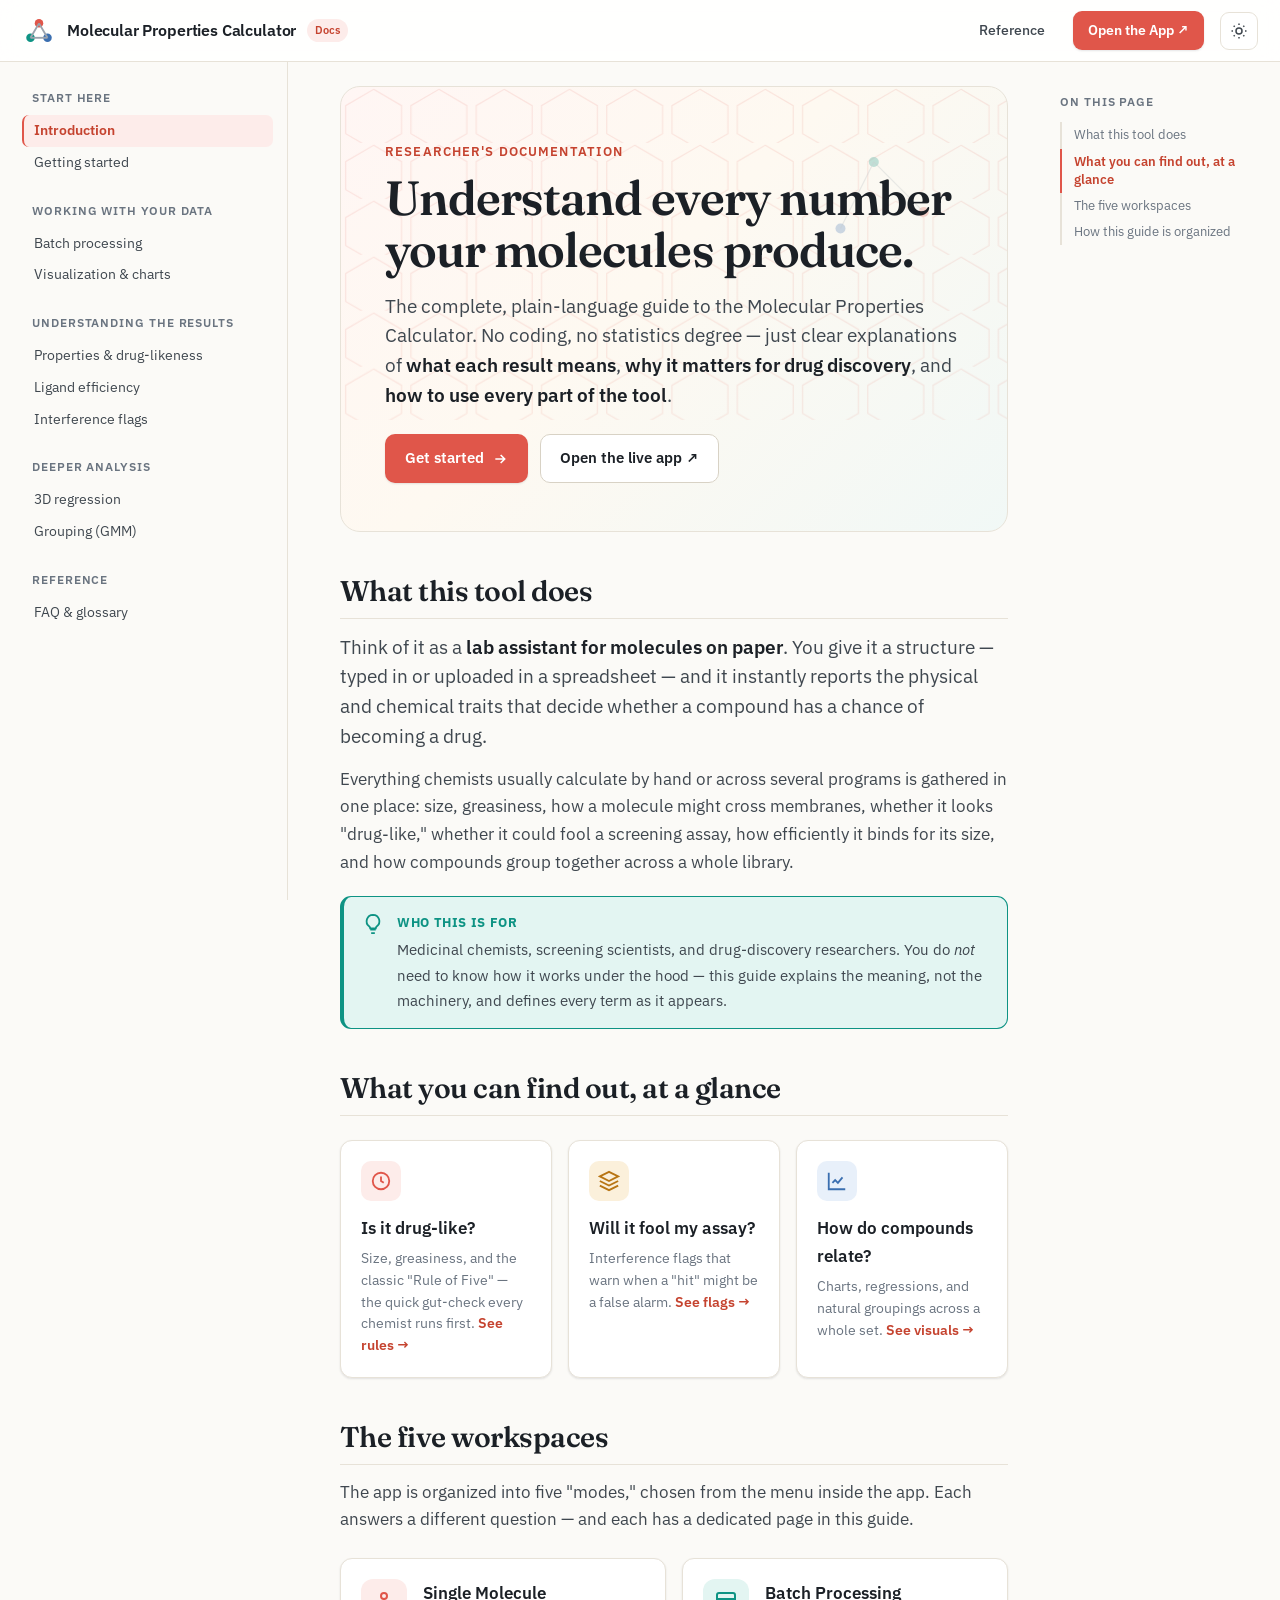
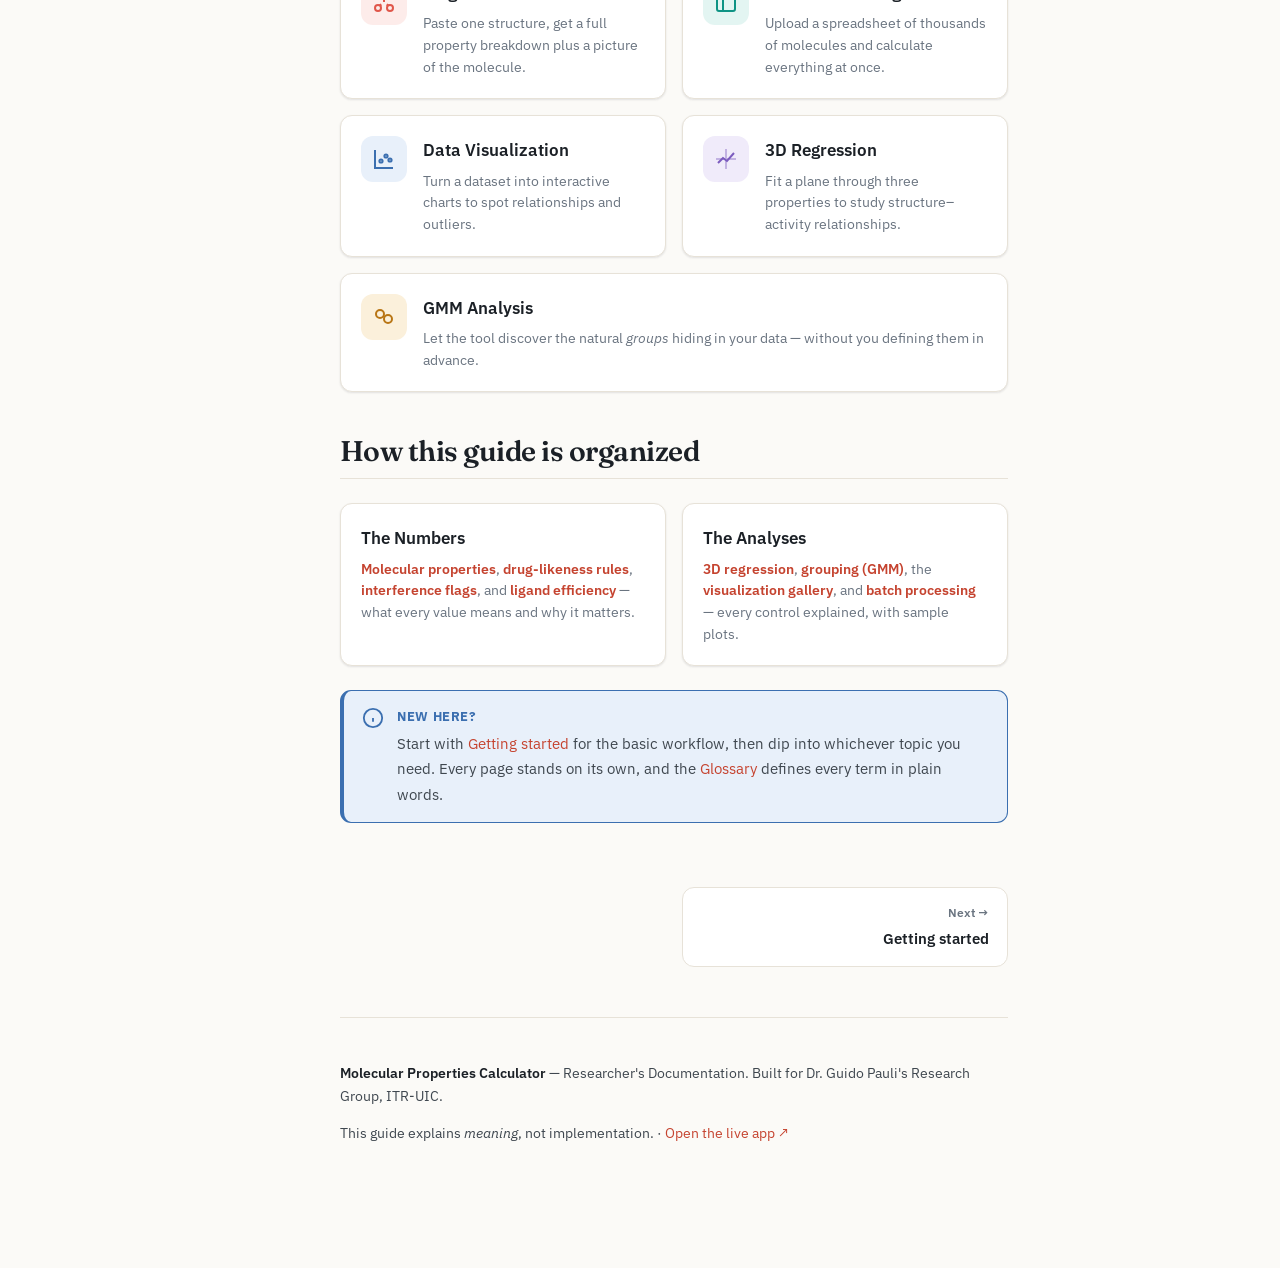
==== index.html @ a0348d89 "docs: complete static documentation site for the Molecular Properties Calculator 10-page plain-langu" ====
<!DOCTYPE html>
<html lang="en" data-theme="light">
<head>
<meta charset="UTF-8" />
<meta name="viewport" content="width=device-width, initial-scale=1.0" />
<title>Molecular Properties Calculator · Researcher's Documentation</title>
<meta name="description" content="The complete, plain-language guide to the Molecular Properties Calculator for drug-discovery researchers. What every number means, why it's there, and how to use the tool." />
<link rel="preconnect" href="https://fonts.googleapis.com">
<link rel="preconnect" href="https://fonts.gstatic.com" crossorigin>
<link href="https://fonts.googleapis.com/css2?family=Fraunces:opsz,wght@9..144,400;9..144,500;9..144,600;9..144,700&family=IBM+Plex+Sans:wght@400;500;600;700&family=IBM+Plex+Mono:wght@400;500;600&display=swap" rel="stylesheet">
<link rel="stylesheet" href="assets/styles.css">
</head>
<body data-page="home">
<div class="progress" id="progress"></div>

<nav class="navbar">
  <button class="icon-btn menu-btn" id="menuBtn" aria-label="Menu"><svg width="18" height="18" viewBox="0 0 24 24" fill="none" stroke="currentColor" stroke-width="2"><path d="M3 6h18M3 12h18M3 18h18"/></svg></button>
  <a href="index.html" class="brand">
    <svg class="logo" viewBox="0 0 40 40" fill="none"><circle cx="20" cy="11" r="5" fill="#e0564a"/><circle cx="10" cy="28" r="5" fill="#0e9384"/><circle cx="30" cy="28" r="5" fill="#3b6fb0"/><line x1="20" y1="11" x2="10" y2="28" stroke="#9aa3ad" stroke-width="2.2"/><line x1="20" y1="11" x2="30" y2="28" stroke="#9aa3ad" stroke-width="2.2"/><line x1="10" y1="28" x2="30" y2="28" stroke="#9aa3ad" stroke-width="2.2"/></svg>
    <span class="full">Molecular Properties Calculator</span><span class="tag">Docs</span>
  </a>
  <div class="nav-spacer"></div>
  <a href="reference.html" class="nav-link hide-sm">Reference</a>
  <a href="https://molecular-properties-calculator-2.streamlit.app/" target="_blank" rel="noopener" class="nav-cta">Open the App ↗</a>
  <button class="icon-btn" id="themeBtn" aria-label="Toggle theme">
    <svg id="sunIcon" width="18" height="18" viewBox="0 0 24 24" fill="none" stroke="currentColor" stroke-width="2"><circle cx="12" cy="12" r="4"/><path d="M12 2v2M12 20v2M4.9 4.9l1.4 1.4M17.7 17.7l1.4 1.4M2 12h2M20 12h2M4.9 19.1l1.4-1.4M17.7 6.3l1.4-1.4"/></svg>
    <svg id="moonIcon" width="18" height="18" viewBox="0 0 24 24" fill="none" stroke="currentColor" stroke-width="2" style="display:none"><path d="M21 12.8A9 9 0 1 1 11.2 3a7 7 0 0 0 9.8 9.8z"/></svg>
  </button>
</nav>

<div class="scrim" id="scrim"></div>

<div class="layout">
  <aside class="sidebar" id="sidebar">
  <div class="side-group"><h4>Start Here</h4>
    <a class="side-link" data-page="home" href="index.html">Introduction</a>
    <a class="side-link" data-page="getting-started" href="getting-started.html">Getting started</a>
  </div>
  <div class="side-group"><h4>Working with your data</h4>
    <a class="side-link" data-page="batch" href="batch.html">Batch processing</a>
    <a class="side-link" data-page="visualization" href="visualization.html">Visualization &amp; charts</a>
  </div>
  <div class="side-group"><h4>Understanding the results</h4>
    <a class="side-link" data-page="properties" href="properties.html">Properties &amp; drug-likeness</a>
    <a class="side-link" data-page="ligand-efficiency" href="ligand-efficiency.html">Ligand efficiency</a>
    <a class="side-link" data-page="interference" href="interference.html">Interference flags</a>
  </div>
  <div class="side-group"><h4>Deeper analysis</h4>
    <a class="side-link" data-page="regression" href="regression.html">3D regression</a>
    <a class="side-link" data-page="gmm" href="gmm.html">Grouping (GMM)</a>
  </div>
  <div class="side-group"><h4>Reference</h4>
    <a class="side-link" data-page="reference" href="reference.html">FAQ &amp; glossary</a>
  </div>
</aside>

  <div class="main-wrap">
    <main class="content">

      <section>
        <div class="hero">
          <svg class="hero-bg" viewBox="0 0 800 400" preserveAspectRatio="xMidYMid slice" aria-hidden="true">
            <defs><pattern id="hex" width="56" height="48" patternUnits="userSpaceOnUse" patternTransform="scale(1.4)">
              <path d="M28 2 L52 16 L52 40 L28 54 L4 40 L4 16 Z" fill="none" stroke="#e0564a" stroke-width="1" opacity=".25"/>
            </pattern></defs>
            <rect width="800" height="400" fill="url(#hex)"/>
            <circle cx="640" cy="90" r="6" fill="#0e9384" opacity=".5"/><circle cx="700" cy="150" r="6" fill="#e0564a" opacity=".5"/><circle cx="600" cy="170" r="6" fill="#3b6fb0" opacity=".5"/>
            <line x1="640" y1="90" x2="700" y2="150" stroke="#9aa3ad" stroke-width="1.5" opacity=".4"/><line x1="640" y1="90" x2="600" y2="170" stroke="#9aa3ad" stroke-width="1.5" opacity=".4"/>
          </svg>
          <div class="hero-inner">
            <div class="eyebrow">Researcher's Documentation</div>
            <h1>Understand every number your molecules produce.</h1>
            <p class="lead">The complete, plain-language guide to the Molecular Properties Calculator. No coding, no statistics degree — just clear explanations of <strong>what each result means</strong>, <strong>why it matters for drug discovery</strong>, and <strong>how to use every part of the tool</strong>.</p>
            <div class="hero-actions">
              <a href="getting-started.html" class="btn btn-primary">Get started
                <svg width="16" height="16" viewBox="0 0 24 24" fill="none" stroke="currentColor" stroke-width="2.4"><path d="M5 12h14M13 6l6 6-6 6"/></svg></a>
              <a href="https://molecular-properties-calculator-2.streamlit.app/" target="_blank" rel="noopener" class="btn btn-ghost">Open the live app ↗</a>
            </div>
          </div>
        </div>
      </section>

      <section>
        <h2>What this tool does</h2>
        <p class="lead">Think of it as a <strong>lab assistant for molecules on paper</strong>. You give it a structure — typed in or uploaded in a spreadsheet — and it instantly reports the physical and chemical traits that decide whether a compound has a chance of becoming a drug.</p>
        <p>Everything chemists usually calculate by hand or across several programs is gathered in one place: size, greasiness, how a molecule might cross membranes, whether it looks "drug-like," whether it could fool a screening assay, how efficiently it binds for its size, and how compounds group together across a whole library.</p>

        <div class="adm adm-tip"><svg class="ai" viewBox="0 0 24 24" fill="none" stroke="currentColor" stroke-width="2"><path d="M9 18h6M10 22h4M12 2a7 7 0 0 0-4 12.7c.6.5 1 1.3 1 2.1h6c0-.8.4-1.6 1-2.1A7 7 0 0 0 12 2z"/></svg>
          <div><div class="at">Who this is for</div><p>Medicinal chemists, screening scientists, and drug-discovery researchers. You do <em>not</em> need to know how it works under the hood — this guide explains the meaning, not the machinery, and defines every term as it appears.</p></div></div>
      </section>

      <section>
        <h2>What you can find out, at a glance</h2>
        <div class="grid cols-3">
          <div class="card"><div class="ci" style="background:var(--brand-tint)"><svg width="22" height="22" viewBox="0 0 24 24" fill="none" stroke="#e0564a" stroke-width="2"><circle cx="12" cy="12" r="9"/><path d="M12 7v5l3 2"/></svg></div>
            <h4>Is it drug-like?</h4><p>Size, greasiness, and the classic "Rule of Five" — the quick gut-check every chemist runs first. <a href="properties.html">See rules →</a></p></div>
          <div class="card"><div class="ci" style="background:var(--amber-tint)"><svg width="22" height="22" viewBox="0 0 24 24" fill="none" stroke="#b87514" stroke-width="2"><path d="M12 2L2 7l10 5 10-5-10-5z"/><path d="M2 17l10 5 10-5M2 12l10 5 10-5"/></svg></div>
            <h4>Will it fool my assay?</h4><p>Interference flags that warn when a "hit" might be a false alarm. <a href="interference.html">See flags →</a></p></div>
          <div class="card"><div class="ci" style="background:var(--blue-tint)"><svg width="22" height="22" viewBox="0 0 24 24" fill="none" stroke="#3b6fb0" stroke-width="2"><path d="M3 3v18h18"/><path d="M7 14l3-3 3 3 5-6"/></svg></div>
            <h4>How do compounds relate?</h4><p>Charts, regressions, and natural groupings across a whole set. <a href="visualization.html">See visuals →</a></p></div>
        </div>
      </section>

      <section>
        <h2>The five workspaces</h2>
        <p>The app is organized into five "modes," chosen from the menu inside the app. Each answers a different question — and each has a dedicated page in this guide.</p>
        <div class="grid cols-2">
          <a class="card mode-card" href="getting-started.html"><div class="mi" style="background:var(--brand-tint)"><svg width="24" height="24" viewBox="0 0 24 24" fill="none" stroke="#e0564a" stroke-width="2"><circle cx="12" cy="6" r="3"/><circle cx="6" cy="18" r="3"/><circle cx="18" cy="18" r="3"/><path d="M12 9v3M9 16l-1-2M15 16l1-2"/></svg></div>
            <div><h4>Single Molecule</h4><p>Paste one structure, get a full property breakdown plus a picture of the molecule.</p></div></a>
          <a class="card mode-card" href="batch.html"><div class="mi" style="background:var(--teal-tint)"><svg width="24" height="24" viewBox="0 0 24 24" fill="none" stroke="#0e9384" stroke-width="2"><rect x="3" y="3" width="18" height="18" rx="2"/><path d="M3 9h18M9 21V9"/></svg></div>
            <div><h4>Batch Processing</h4><p>Upload a spreadsheet of thousands of molecules and calculate everything at once.</p></div></a>
          <a class="card mode-card" href="visualization.html"><div class="mi" style="background:var(--blue-tint)"><svg width="24" height="24" viewBox="0 0 24 24" fill="none" stroke="#3b6fb0" stroke-width="2"><path d="M3 3v18h18"/><circle cx="9" cy="14" r="1.6"/><circle cx="14" cy="9" r="1.6"/><circle cx="18" cy="13" r="1.6"/></svg></div>
            <div><h4>Data Visualization</h4><p>Turn a dataset into interactive charts to spot relationships and outliers.</p></div></a>
          <a class="card mode-card" href="regression.html"><div class="mi" style="background:var(--violet-tint)"><svg width="24" height="24" viewBox="0 0 24 24" fill="none" stroke="#7c5cbf" stroke-width="2"><path d="M12 2v20M2 12h20" opacity=".4"/><path d="M4 16l5-5 4 3 7-8"/></svg></div>
            <div><h4>3D Regression</h4><p>Fit a plane through three properties to study structure–activity relationships.</p></div></a>
          <a class="card mode-card" href="gmm.html" style="grid-column:1/-1"><div class="mi" style="background:var(--amber-tint)"><svg width="24" height="24" viewBox="0 0 24 24" fill="none" stroke="#b87514" stroke-width="2"><circle cx="8" cy="9" r="4"/><circle cx="16" cy="14" r="4"/></svg></div>
            <div><h4>GMM Analysis</h4><p>Let the tool discover the natural <em>groups</em> hiding in your data — without you defining them in advance.</p></div></a>
        </div>
      </section>

      <section>
        <h2>How this guide is organized</h2>
        <div class="grid cols-2">
          <div class="card"><h4>The Numbers</h4><p><a href="properties.html">Molecular properties</a>, <a href="properties.html">drug-likeness rules</a>, <a href="interference.html">interference flags</a>, and <a href="ligand-efficiency.html">ligand efficiency</a> — what every value means and why it matters.</p></div>
          <div class="card"><h4>The Analyses</h4><p><a href="regression.html">3D regression</a>, <a href="gmm.html">grouping (GMM)</a>, the <a href="visualization.html">visualization gallery</a>, and <a href="batch.html">batch processing</a> — every control explained, with sample plots.</p></div>
        </div>
        <div class="adm adm-info"><svg class="ai" viewBox="0 0 24 24" fill="none" stroke="currentColor" stroke-width="2"><circle cx="12" cy="12" r="10"/><path d="M12 16v-4M12 8h.01"/></svg>
          <div><div class="at">New here?</div><p>Start with <a href="getting-started.html">Getting started</a> for the basic workflow, then dip into whichever topic you need. Every page stands on its own, and the <a href="reference.html">Glossary</a> defines every term in plain words.</p></div></div>
      </section>

      <div class="pager"><span class="empty"></span><a class="next" href="getting-started.html"><span class="pl">Next →</span><span class="pt">Getting started</span></a></div>

      <div class="footer">
        <p><strong>Molecular Properties Calculator</strong> — Researcher's Documentation. Built for Dr. Guido Pauli's Research Group, ITR-UIC.</p>
        <p style="margin-top:6px">This guide explains <em>meaning</em>, not implementation. · <a href="https://molecular-properties-calculator-2.streamlit.app/" target="_blank" rel="noopener">Open the live app ↗</a></p>
      </div>

    </main>
    <nav class="toc" id="toc"></nav>
  </div>
</div>

<script src="assets/app.js"></script>
</body>
</html>
---- assets/styles.css ----
/* ============================================================================
   Molecular Properties Calculator — Documentation
   Shared design system. Ported from the original single-page guide and extended
   for a multi-page site (page headers, on-this-page rail, prev/next pager,
   visualization gallery). Pure CSS, no framework.
   ============================================================================ */

/* ----------------------------------------------------------- DESIGN TOKENS */
:root{
  --font-display:"Fraunces",Georgia,serif;
  --font-body:"IBM Plex Sans",-apple-system,BlinkMacSystemFont,sans-serif;
  --font-mono:"IBM Plex Mono",ui-monospace,Menlo,monospace;

  --bg:#fbfaf7;
  --surface:#ffffff;
  --surface-2:#f5f3ee;
  --ink:#1b2026;
  --ink-soft:#3f474f;
  --muted:#6a7480;
  --border:#e7e2d8;
  --border-strong:#d8d2c5;

  --brand:#e0564a;
  --brand-strong:#c5432f;
  --brand-tint:#fdecea;

  --teal:#0e9384;   --teal-tint:#e3f5f2;
  --blue:#3b6fb0;   --blue-tint:#e8f0fa;
  --amber:#b87514;  --amber-tint:#fbf0db;
  --red:#c5392b;    --red-tint:#fbe9e6;
  --violet:#7c5cbf; --violet-tint:#f0ebfa;

  --shadow-sm:0 1px 2px rgba(20,25,30,.06),0 1px 3px rgba(20,25,30,.05);
  --shadow-md:0 4px 14px rgba(20,25,30,.08),0 2px 6px rgba(20,25,30,.05);
  --shadow-lg:0 18px 48px rgba(20,25,30,.14);

  --nav-h:62px;
  --sidebar-w:288px;
  --toc-w:220px;
  --content-max:780px;
  --radius:12px;
}
html[data-theme="dark"]{
  --bg:#101418; --surface:#171c22; --surface-2:#1d242c;
  --ink:#e9ecef; --ink-soft:#c3cad1; --muted:#8b96a2;
  --border:#262e37; --border-strong:#323b45;
  --brand:#ff7a6b; --brand-strong:#ff9488; --brand-tint:#2a1916;
  --teal:#2dd4bf;--teal-tint:#10241f; --blue:#6aa3e8;--blue-tint:#14202e;
  --amber:#e0a64a;--amber-tint:#2a2112; --red:#f0776a;--red-tint:#2a1512;
  --violet:#b39bf0;--violet-tint:#1f1830;
  --shadow-sm:0 1px 2px rgba(0,0,0,.4);
  --shadow-md:0 6px 18px rgba(0,0,0,.5);
  --shadow-lg:0 22px 54px rgba(0,0,0,.6);
}
*{box-sizing:border-box;margin:0;padding:0}
html{scroll-behavior:smooth;scroll-padding-top:calc(var(--nav-h) + 22px)}
body{
  font-family:var(--font-body);background:var(--bg);color:var(--ink);
  line-height:1.68;font-size:16.5px;-webkit-font-smoothing:antialiased;
  transition:background .3s ease,color .3s ease;
}
a{color:var(--brand-strong);text-decoration:none}
a:hover{text-decoration:underline}
::selection{background:var(--brand-tint);color:var(--brand-strong)}

/* ----------------------------------------------------------- NAVBAR */
.navbar{position:fixed;top:0;left:0;right:0;height:var(--nav-h);z-index:50;
  display:flex;align-items:center;gap:16px;padding:0 22px;
  background:color-mix(in srgb,var(--surface) 86%,transparent);
  backdrop-filter:saturate(140%) blur(12px);border-bottom:1px solid var(--border)}
.brand{display:flex;align-items:center;gap:11px;font-weight:600;color:var(--ink);font-size:15.5px;letter-spacing:-.01em}
.brand:hover{text-decoration:none}
.brand .logo{width:34px;height:34px;flex:none}
.brand .tag{font-size:11px;font-weight:600;color:var(--brand-strong);background:var(--brand-tint);padding:2px 8px;border-radius:20px}
.brand .full{display:inline}
.nav-spacer{flex:1}
.nav-link{font-size:14px;font-weight:500;color:var(--ink-soft);padding:7px 12px;border-radius:8px}
.nav-link:hover{background:var(--surface-2);text-decoration:none;color:var(--ink)}
.nav-cta{background:var(--brand);color:#fff;padding:8px 15px;border-radius:9px;font-weight:600;font-size:14px;box-shadow:var(--shadow-sm)}
.nav-cta:hover{background:var(--brand-strong);text-decoration:none;color:#fff}
.icon-btn{width:38px;height:38px;border:1px solid var(--border);background:var(--surface);border-radius:9px;
  display:flex;align-items:center;justify-content:center;cursor:pointer;color:var(--ink-soft);transition:.18s}
.icon-btn:hover{border-color:var(--border-strong);color:var(--ink)}
.menu-btn{display:none}

/* ----------------------------------------------------------- LAYOUT (3-col) */
.layout{display:grid;grid-template-columns:var(--sidebar-w) minmax(0,1fr);max-width:1480px;margin:0 auto;padding-top:var(--nav-h)}
.sidebar{position:sticky;top:var(--nav-h);align-self:start;height:calc(100vh - var(--nav-h));
  overflow-y:auto;padding:26px 14px 60px 22px;border-right:1px solid var(--border)}
.sidebar::-webkit-scrollbar{width:8px}
.sidebar::-webkit-scrollbar-thumb{background:var(--border-strong);border-radius:8px}
.side-group{margin-bottom:22px}
.side-group h4{font-size:11.5px;text-transform:uppercase;letter-spacing:.08em;color:var(--muted);font-weight:600;margin:0 0 8px 10px}
.side-link{display:block;font-size:14px;color:var(--ink-soft);padding:6px 10px;border-radius:7px;border-left:2px solid transparent;line-height:1.4;transition:.14s}
.side-link:hover{background:var(--surface-2);text-decoration:none;color:var(--ink)}
.side-link.active{color:var(--brand-strong);background:var(--brand-tint);border-left-color:var(--brand);font-weight:600}

.main-wrap{min-width:0;display:grid;grid-template-columns:minmax(0,1fr) var(--toc-w);gap:0}
.content{min-width:0;padding:24px 52px 100px;max-width:calc(var(--content-max) + 104px);width:100%}
.content > section{scroll-margin-top:calc(var(--nav-h) + 20px)}

/* on-this-page rail */
.toc{position:sticky;top:var(--nav-h);align-self:start;height:calc(100vh - var(--nav-h));overflow-y:auto;padding:30px 22px 60px 0}
.toc h5{font-size:11.5px;text-transform:uppercase;letter-spacing:.08em;color:var(--muted);font-weight:600;margin-bottom:11px}
.toc a{display:block;font-size:13px;color:var(--muted);padding:4px 0 4px 12px;border-left:2px solid var(--border);line-height:1.4;transition:.14s}
.toc a:hover{color:var(--ink);text-decoration:none}
.toc a.active{color:var(--brand-strong);border-left-color:var(--brand);font-weight:600}
.toc a.lvl-3{padding-left:24px;font-size:12.5px}

/* ----------------------------------------------------------- PAGE HEADER */
.page-head{padding-bottom:18px;margin-bottom:6px;border-bottom:1px solid var(--border)}
.breadcrumb{font-size:13px;color:var(--muted);margin-bottom:14px;display:flex;align-items:center;gap:7px}
.breadcrumb a{color:var(--muted)}.breadcrumb a:hover{color:var(--brand-strong)}
.breadcrumb .sep{opacity:.5}
.eyebrow{font-size:12.5px;font-weight:600;letter-spacing:.09em;text-transform:uppercase;color:var(--brand-strong);margin-bottom:10px}
.page-head h1{font-family:var(--font-display);font-weight:600;font-size:clamp(2rem,3.6vw,2.7rem);line-height:1.1;letter-spacing:-.02em;color:var(--ink);margin-bottom:12px}
.page-head .lead{font-size:1.16rem;color:var(--ink-soft);line-height:1.6}

/* ----------------------------------------------------------- TYPOGRAPHY */
h1{font-family:var(--font-display);font-weight:600;font-size:clamp(2.1rem,4vw,3rem);line-height:1.08;letter-spacing:-.02em;color:var(--ink)}
h2{font-family:var(--font-display);font-weight:600;font-size:1.78rem;line-height:1.16;letter-spacing:-.018em;margin:42px 0 14px;color:var(--ink);padding-bottom:11px;border-bottom:1px solid var(--border);scroll-margin-top:calc(var(--nav-h) + 20px)}
h3{font-size:1.3rem;font-weight:600;letter-spacing:-.01em;margin:32px 0 10px;color:var(--ink);scroll-margin-top:calc(var(--nav-h) + 20px)}
h4.sub{font-size:1.05rem;font-weight:600;margin:22px 0 8px;color:var(--ink)}
.content p{margin:14px 0;color:var(--ink-soft)}
.content ul,.content ol{margin:14px 0 14px 4px;padding-left:22px;color:var(--ink-soft)}
.content li{margin:7px 0}
.content li::marker{color:var(--brand)}
.lead{font-size:1.16rem;color:var(--ink-soft);line-height:1.6}
strong{color:var(--ink);font-weight:600}
code{font-family:var(--font-mono);font-size:.86em;background:var(--surface-2);border:1px solid var(--border);padding:1.5px 6px;border-radius:6px;color:var(--brand-strong);white-space:nowrap}
.smiles{font-family:var(--font-mono);font-size:.9em;background:var(--surface-2);color:var(--teal);border:1px solid var(--border);padding:2px 8px;border-radius:6px;white-space:nowrap}
pre.codeblock{font-family:var(--font-mono);font-size:13px;background:var(--surface-2);border:1px solid var(--border);border-radius:10px;padding:14px 16px;overflow-x:auto;color:var(--ink-soft);margin:16px 0;line-height:1.6}

/* ----------------------------------------------------------- HERO (index) */
.hero{position:relative;overflow:hidden;border-radius:20px;padding:54px 44px 48px;margin-bottom:8px;
  background:linear-gradient(135deg,#fff6f4 0%,#fef9f1 45%,#f1f8f6 100%);border:1px solid var(--border)}
html[data-theme="dark"] .hero{background:linear-gradient(135deg,#21181a 0%,#1a1d22 50%,#15211f 100%)}
.hero-bg{position:absolute;inset:0;opacity:.5;pointer-events:none}
.hero-inner{position:relative;max-width:660px}
.hero h1{margin-bottom:16px}.hero .lead{margin-bottom:24px}
.hero-actions{display:flex;gap:12px;flex-wrap:wrap}
.btn{display:inline-flex;align-items:center;gap:8px;padding:11px 19px;border-radius:10px;font-weight:600;font-size:14.5px;cursor:pointer;border:1px solid transparent;transition:.18s}
.btn-primary{background:var(--brand);color:#fff;box-shadow:var(--shadow-sm)}
.btn-primary:hover{background:var(--brand-strong);text-decoration:none;color:#fff;transform:translateY(-1px)}
.btn-ghost{background:var(--surface);border-color:var(--border-strong);color:var(--ink)}
.btn-ghost:hover{text-decoration:none;border-color:var(--brand);color:var(--brand-strong)}

/* ----------------------------------------------------------- ADMONITIONS */
.adm{display:flex;gap:13px;padding:15px 18px;border-radius:11px;margin:20px 0;border:1px solid;border-left-width:4px;font-size:15px}
.adm .ai{flex:none;width:22px;height:22px;margin-top:1px}
.adm .at{font-weight:700;font-size:12.5px;letter-spacing:.05em;text-transform:uppercase;margin-bottom:3px}
.adm p{margin:4px 0;color:var(--ink-soft)}.adm p:first-child{margin-top:0}.adm p:last-child{margin-bottom:0}
.adm-note{background:var(--surface-2);border-color:var(--border-strong)}.adm-note .at,.adm-note .ai{color:var(--muted)}
.adm-tip{background:var(--teal-tint);border-color:var(--teal)}.adm-tip .at,.adm-tip .ai{color:var(--teal)}
.adm-info{background:var(--blue-tint);border-color:var(--blue)}.adm-info .at,.adm-info .ai{color:var(--blue)}
.adm-warn{background:var(--amber-tint);border-color:var(--amber)}.adm-warn .at,.adm-warn .ai{color:var(--amber)}
.adm-danger{background:var(--red-tint);border-color:var(--red)}.adm-danger .at,.adm-danger .ai{color:var(--red)}

/* ----------------------------------------------------------- CARDS / GRID */
.grid{display:grid;gap:16px;margin:24px 0}
.grid.cols-2{grid-template-columns:repeat(2,1fr)}
.grid.cols-3{grid-template-columns:repeat(3,1fr)}
.card{background:var(--surface);border:1px solid var(--border);border-radius:var(--radius);padding:20px;transition:.2s;box-shadow:var(--shadow-sm)}
.card:hover{border-color:var(--border-strong);box-shadow:var(--shadow-md);transform:translateY(-2px)}
.card .ci{width:40px;height:40px;border-radius:10px;display:flex;align-items:center;justify-content:center;margin-bottom:13px}
.card h4{font-size:1.05rem;font-weight:600;margin:0 0 6px;color:var(--ink)}
.card p{font-size:14px;margin:0;color:var(--muted);line-height:1.55}
.card .num{font-family:var(--font-display);font-size:1.5rem;color:var(--brand);font-weight:600}
.card a{font-weight:600}
.mode-card{display:flex;gap:16px;align-items:flex-start}
.mode-card .mi{width:46px;height:46px;border-radius:12px;flex:none;display:flex;align-items:center;justify-content:center}

/* ----------------------------------------------------------- TABLES */
.table-wrap{overflow-x:auto;margin:22px 0;border:1px solid var(--border);border-radius:var(--radius);box-shadow:var(--shadow-sm)}
table{width:100%;border-collapse:collapse;font-size:14.5px;background:var(--surface)}
th{background:var(--surface-2);text-align:left;font-weight:600;color:var(--ink);padding:12px 16px;border-bottom:2px solid var(--border-strong);font-size:13px}
td{padding:11px 16px;border-bottom:1px solid var(--border);color:var(--ink-soft);vertical-align:top}
tr:last-child td{border-bottom:none}
tbody tr:hover{background:var(--surface-2)}
.pill{display:inline-block;font-size:11.5px;font-weight:600;padding:2px 9px;border-radius:20px;white-space:nowrap}
.pill-red{background:var(--red-tint);color:var(--red)}
.pill-amber{background:var(--amber-tint);color:var(--amber)}
.pill-teal{background:var(--teal-tint);color:var(--teal)}
.pill-blue{background:var(--blue-tint);color:var(--blue)}
.pill-violet{background:var(--violet-tint);color:var(--violet)}

/* ----------------------------------------------------------- FORMULA */
.formula{background:var(--surface-2);border:1px solid var(--border);border-radius:var(--radius);padding:20px 22px;margin:18px 0;font-family:var(--font-mono);font-size:16px;text-align:center;color:var(--ink);overflow-x:auto}
.formula sub{font-size:.7em}.formula sup{font-size:.7em}
.formula .op{color:var(--brand)}
.plain{display:flex;gap:11px;align-items:flex-start;background:var(--teal-tint);border-left:4px solid var(--teal);border-radius:0 9px 9px 0;padding:13px 16px;margin:-6px 0 18px;font-size:14.5px;color:var(--ink-soft)}
.plain b{color:var(--teal)}
.plain .pi{flex:none;font-size:18px;line-height:1.2}

/* ----------------------------------------------------------- STEPS */
.steps{counter-reset:step;margin:24px 0}
.step{position:relative;padding:0 0 26px 56px;border-left:2px solid var(--border);margin-left:16px}
.step:last-child{border-left-color:transparent;padding-bottom:4px}
.step::before{counter-increment:step;content:counter(step);position:absolute;left:-18px;top:-4px;width:34px;height:34px;border-radius:50%;background:var(--brand);color:#fff;font-weight:600;display:flex;align-items:center;justify-content:center;font-size:15px;box-shadow:0 0 0 4px var(--bg)}
.step h4{font-size:1.08rem;font-weight:600;margin:0 0 4px;color:var(--ink)}
.step p{margin:0;font-size:14.5px;color:var(--muted)}
.step .smiles,.step code{white-space:normal}

/* ----------------------------------------------------------- FAQ */
.faq details{border:1px solid var(--border);border-radius:11px;margin:11px 0;background:var(--surface);overflow:hidden;transition:.2s}
.faq details[open]{box-shadow:var(--shadow-md);border-color:var(--border-strong)}
.faq summary{cursor:pointer;padding:16px 20px;font-weight:600;font-size:15.5px;color:var(--ink);display:flex;justify-content:space-between;align-items:center;gap:12px;list-style:none}
.faq summary::-webkit-details-marker{display:none}
.faq summary .chev{flex:none;transition:transform .25s;color:var(--brand)}
.faq details[open] summary .chev{transform:rotate(180deg)}
.faq .faq-body{padding:0 20px 18px;color:var(--ink-soft);font-size:15px}
.faq .faq-body p:first-child{margin-top:0}

/* ----------------------------------------------------------- VISUALIZATION GALLERY */
.viz-grid{display:grid;grid-template-columns:repeat(2,1fr);gap:18px;margin:24px 0}
.viz-card{background:var(--surface);border:1px solid var(--border);border-radius:var(--radius);overflow:hidden;box-shadow:var(--shadow-sm);transition:.2s;display:flex;flex-direction:column}
.viz-card:hover{box-shadow:var(--shadow-md);border-color:var(--border-strong);transform:translateY(-2px)}
.viz-thumb{background:var(--surface-2);border-bottom:1px solid var(--border);padding:16px;display:flex;align-items:center;justify-content:center;min-height:150px}
.viz-thumb svg{width:100%;height:auto;max-height:150px}
.viz-body{padding:16px 18px 18px}
.viz-body h4{font-size:1.06rem;font-weight:600;margin:0 0 5px;color:var(--ink);display:flex;align-items:center;gap:8px}
.viz-body p{font-size:14px;color:var(--muted);margin:6px 0 0;line-height:1.55}
.viz-when{font-size:13px;color:var(--teal);font-weight:600;margin-top:9px;display:flex;gap:6px;align-items:baseline}
.viz-when b{color:var(--ink);font-weight:600}

/* ----------------------------------------------------------- MISC */
.divider{height:1px;background:var(--border);margin:8px 0}
.muted{color:var(--muted)}
.badge-row{display:flex;flex-wrap:wrap;gap:8px;margin:16px 0}
.chip{display:inline-flex;align-items:center;gap:7px;font-size:13px;font-weight:500;background:var(--surface);border:1px solid var(--border);padding:6px 12px;border-radius:20px;color:var(--ink-soft)}
.chip .dot{width:8px;height:8px;border-radius:50%}
.kbd{font-family:var(--font-mono);font-size:.82em;background:var(--surface);border:1px solid var(--border-strong);border-bottom-width:2px;border-radius:5px;padding:1px 6px;color:var(--ink)}

/* prev / next pager */
.pager{display:grid;grid-template-columns:1fr 1fr;gap:16px;margin-top:56px;padding-top:8px}
.pager a{display:flex;flex-direction:column;gap:3px;border:1px solid var(--border);border-radius:var(--radius);padding:15px 18px;transition:.2s;background:var(--surface)}
.pager a:hover{border-color:var(--brand);text-decoration:none;box-shadow:var(--shadow-sm)}
.pager .pl{font-size:12px;color:var(--muted);font-weight:600}
.pager .pt{font-size:15px;font-weight:600;color:var(--ink)}
.pager .next{text-align:right}
.pager .empty{visibility:hidden}

/* footer */
.footer{border-top:1px solid var(--border);margin-top:50px;padding:30px 0 10px;color:var(--muted);font-size:13.5px}
.footer a{color:var(--brand-strong)}

/* progress bar */
.progress{position:fixed;top:0;left:0;height:3px;background:linear-gradient(90deg,var(--brand),var(--teal));z-index:60;width:0;transition:width .1s}

/* ----------------------------------------------------------- RESPONSIVE */
@media(max-width:1200px){
  .main-wrap{grid-template-columns:minmax(0,1fr)}
  .toc{display:none}
  .content{padding:24px 44px 100px}
}
@media(max-width:1000px){
  .layout{grid-template-columns:1fr}
  .sidebar{position:fixed;top:var(--nav-h);left:0;bottom:0;width:300px;background:var(--surface);z-index:45;transform:translateX(-105%);transition:transform .28s ease;box-shadow:var(--shadow-lg)}
  .sidebar.open{transform:translateX(0)}
  .content{padding:22px 24px 90px}
  .menu-btn{display:flex}
  .grid.cols-3,.grid.cols-2,.viz-grid{grid-template-columns:1fr}
  .nav-link.hide-sm{display:none}
  .brand .full{display:none}
  .scrim{position:fixed;inset:var(--nav-h) 0 0;background:rgba(10,12,15,.4);z-index:44;opacity:0;visibility:hidden;transition:.25s}
  .scrim.show{opacity:1;visibility:visible}
}
@media(min-width:1001px){.scrim{display:none}}
@media(max-width:560px){
  .hero{padding:36px 24px}
  .content{padding:18px 18px 70px}
  h2{font-size:1.5rem}
  .pager{grid-template-columns:1fr}
}
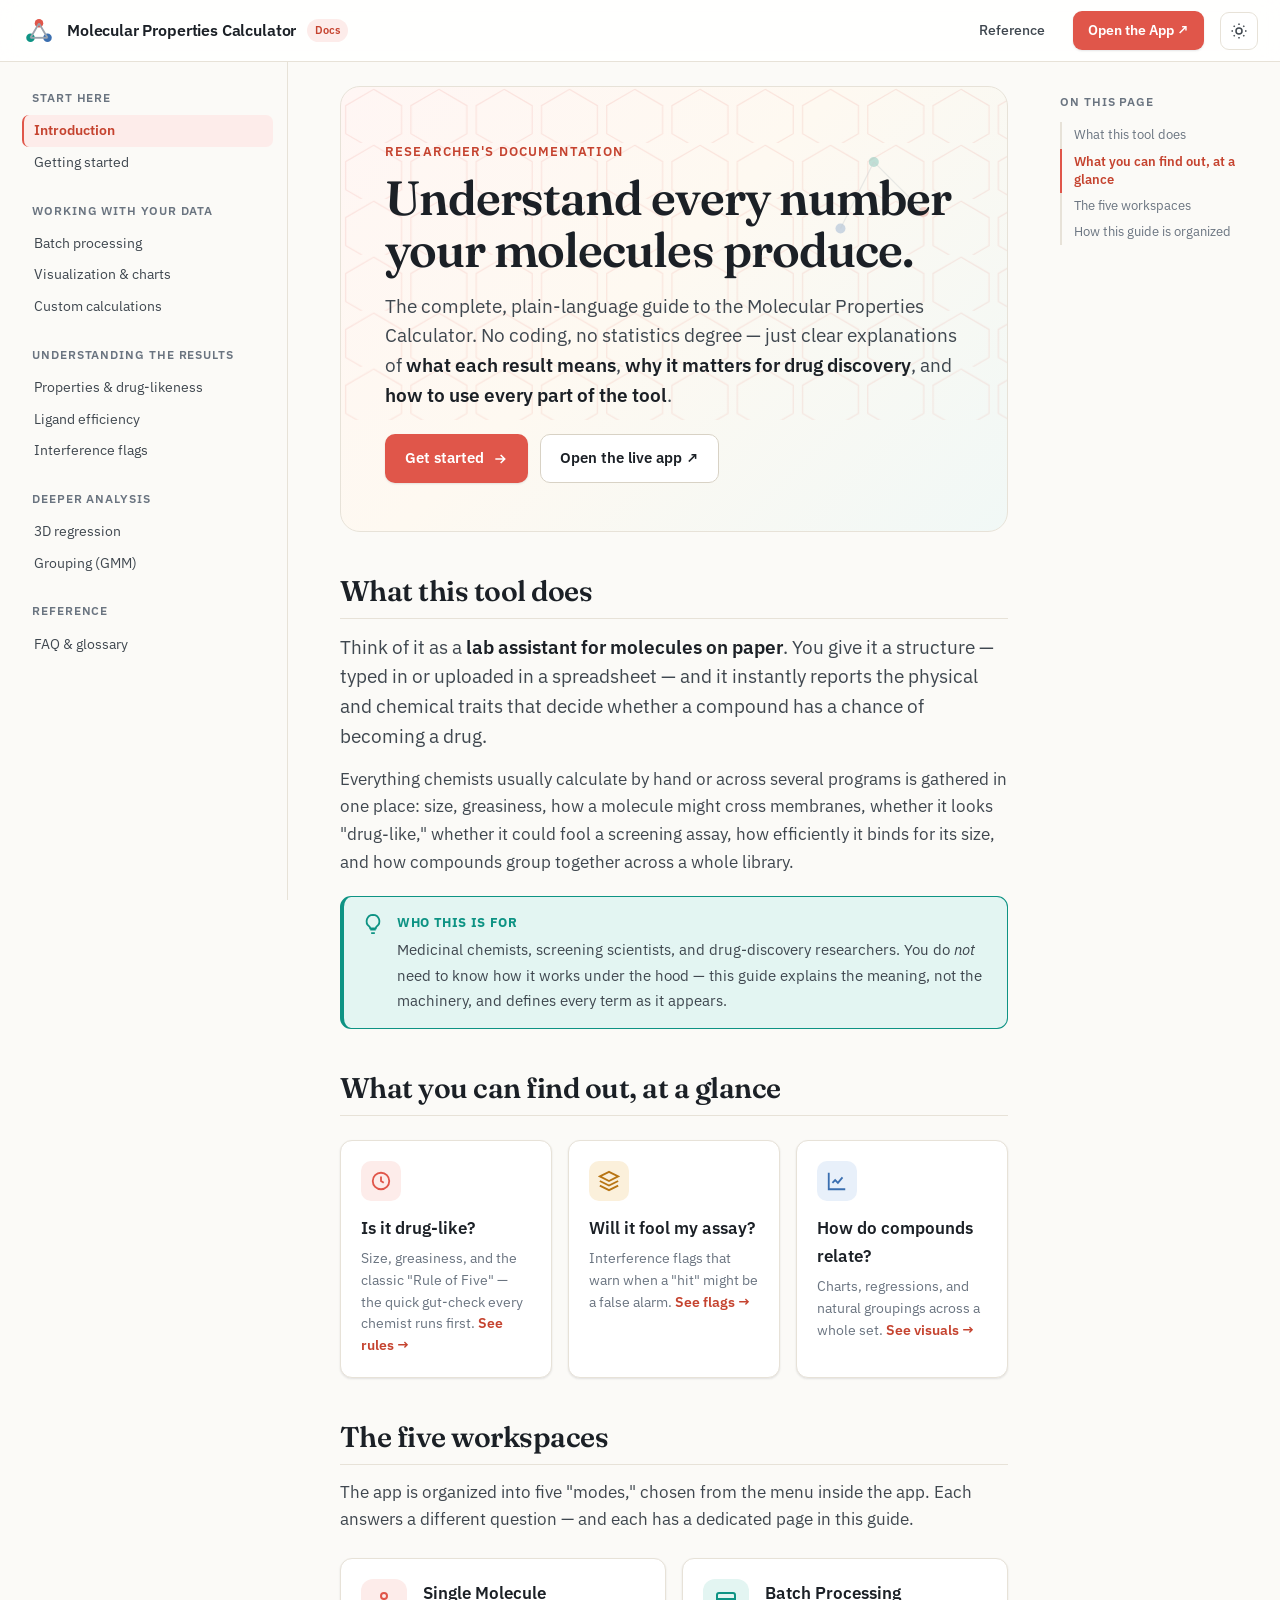
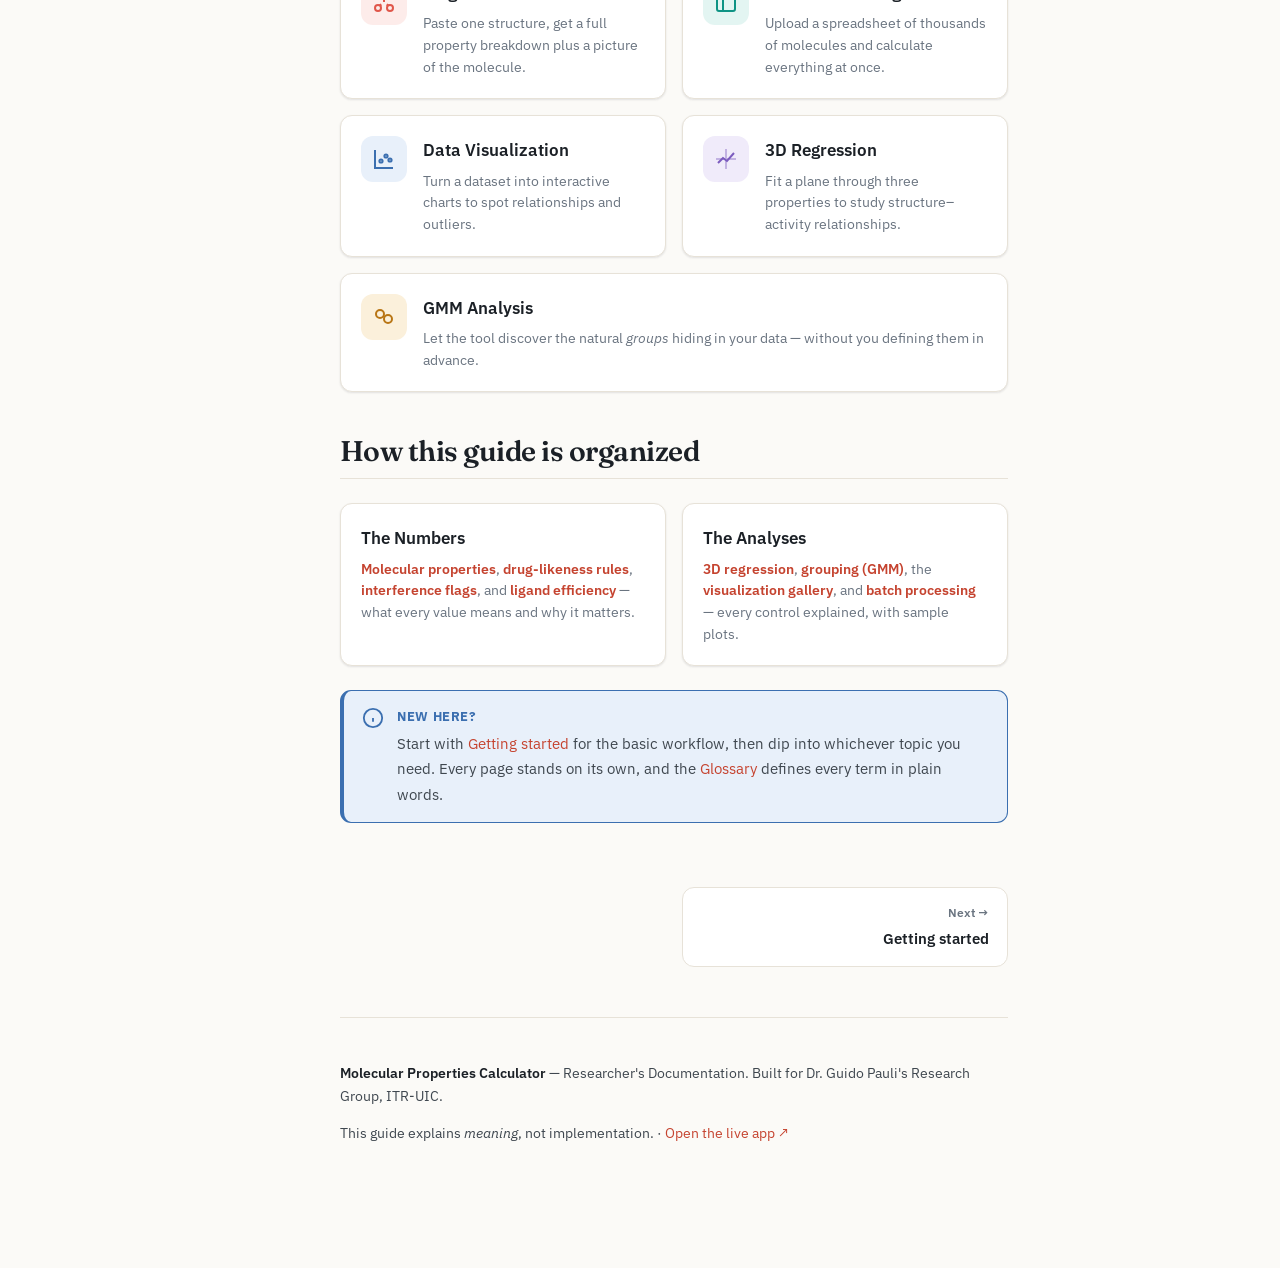
==== commit ae8033f7: "docs: add Custom calculations page and wire into navigation Document the new Custom calculations fea" ====
--- a/index.html
+++ b/index.html
@@ -39,6 +39,7 @@
   <div class="side-group"><h4>Working with your data</h4>
     <a class="side-link" data-page="batch" href="batch.html">Batch processing</a>
     <a class="side-link" data-page="visualization" href="visualization.html">Visualization &amp; charts</a>
+    <a class="side-link" data-page="custom-calculations" href="custom-calculations.html">Custom calculations</a>
   </div>
   <div class="side-group"><h4>Understanding the results</h4>
     <a class="side-link" data-page="properties" href="properties.html">Properties &amp; drug-likeness</a>
